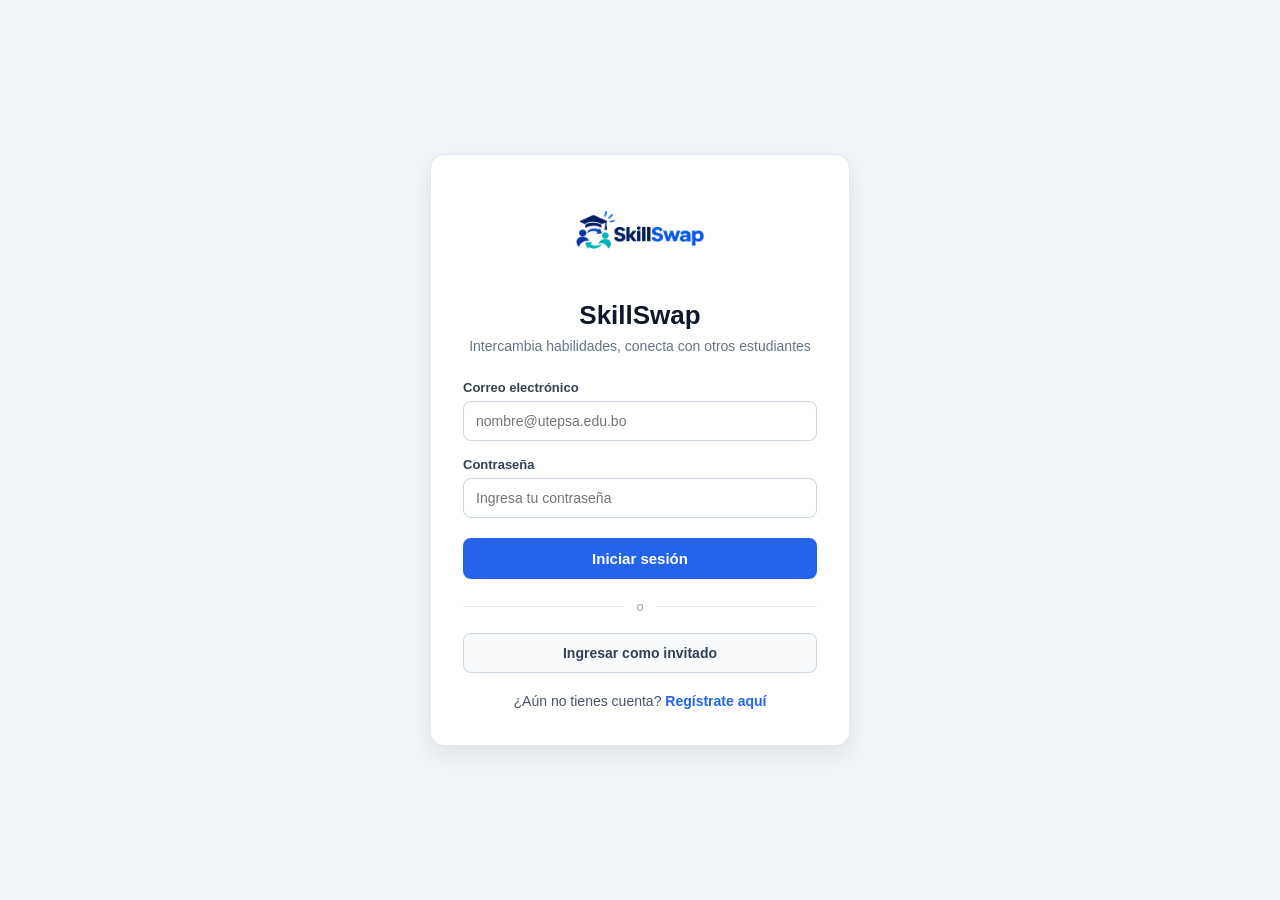
==== index.html @ 1334d32d "Cambio en codigo" ====
<!DOCTYPE html>
<html lang="es">
<head>
  <meta charset="UTF-8">
  <meta name="viewport" content="width=device-width, initial-scale=1.0">
  <title>SkillSwap - Iniciar sesión</title>
  <link rel="stylesheet" href="./css/index.css">
</head>
<body class="auth-body">

  <main class="auth-card">
    <header class="auth-header">
      <!-- Logo más grande -->
      <img src="./assets/logo.jpeg" alt="Logo SkillSwap" class="auth-logo">
      <h1>SkillSwap</h1>
      <p class="auth-tagline">Intercambia habilidades, conecta con otros estudiantes</p>
    </header>

    <form id="loginForm" class="auth-form">
      <div class="form-group">
        <label for="email">Correo electrónico</label>
        <!-- Agregado autocomplete para solucionar la advertencia -->
        <input type="email" id="email" autocomplete="email" placeholder="nombre@utepsa.edu.bo" required>
      </div>

      <div class="form-group">
        <label for="password">Contraseña</label>
        <!-- Agregado autocomplete para solucionar la advertencia -->
        <input type="password" id="password" autocomplete="current-password" placeholder="Ingresa tu contraseña" required>
      </div>

      <button type="submit" class="btn-primario">Iniciar sesión</button>
    </form>

    <div class="auth-divider">
      <span>o</span>
    </div>

    <button type="button" id="btn-invitado" class="btn-secundario">
      Ingresar como invitado
    </button>

    <p class="auth-footer">
      ¿Aún no tienes cuenta? <a href="registro.html">Regístrate aquí</a>
    </p>
  </main>

  <script src="./js/login.js"></script>
</body>
</html>
---- css/index.css ----
* {
  box-sizing: border-box;
  margin: 0;
  padding: 0;
}

body.auth-body {
  min-height: 100vh;
  display: flex;
  align-items: center;
  justify-content: center;
  background-color: #f1f5f9;
  font-family: 'Segoe UI', Tahoma, Geneva, Verdana, sans-serif;
  padding: 20px;
}

.auth-card {
  background-color: #ffffff;
  width: 100%;
  max-width: 420px;
  padding: 36px 32px;
  border-radius: 14px;
  box-shadow: 0 10px 25px rgba(15, 23, 42, 0.08);
  border: 1px solid #e2e8f0;
  text-align: center;
}

.auth-header {
  margin-bottom: 24px;
}

.auth-logo {
  width: 140px;
  height: auto;
  margin-bottom: 12px;
  border-radius: 10px;
}

.auth-header h1 {
  font-size: 26px;
  color: #0f172a;
  margin-bottom: 6px;
}

.auth-tagline {
  font-size: 14px;
  color: #64748b;
  line-height: 1.4;
}

.auth-form {
  text-align: left;
}

.form-group {
  margin-bottom: 16px;
}

.form-group label {
  display: block;
  font-size: 13px;
  font-weight: 600;
  color: #334155;
  margin-bottom: 6px;
}

.form-group input {
  width: 100%;
  padding: 11px 12px;
  border: 1px solid #cbd5e1;
  border-radius: 8px;
  font-size: 14px;
  color: #0f172a;
  transition: border-color 0.2s;
}

.form-group input:focus {
  outline: none;
  border-color: #2563eb;
}

.btn-primario {
  width: 100%;
  padding: 12px;
  background-color: #2563eb;
  color: #ffffff;
  border: none;
  border-radius: 8px;
  font-size: 15px;
  font-weight: 600;
  cursor: pointer;
  margin-top: 4px;
  transition: background-color 0.2s;
}

.btn-primario:hover {
  background-color: #1d4ed8;
}

.auth-divider {
  margin: 18px 0;
  position: relative;
  text-align: center;
}

.auth-divider::before {
  content: "";
  position: absolute;
  top: 50%;
  left: 0;
  right: 0;
  height: 1px;
  background-color: #e2e8f0;
}

.auth-divider span {
  background-color: #ffffff;
  padding: 0 12px;
  position: relative;
  color: #94a3b8;
  font-size: 13px;
}

.btn-secundario {
  width: 100%;
  padding: 11px;
  background-color: #f8fafc;
  color: #334155;
  border: 1px solid #cbd5e1;
  border-radius: 8px;
  font-size: 14px;
  font-weight: 600;
  cursor: pointer;
  transition: background-color 0.2s;
}

.btn-secundario:hover {
  background-color: #e2e8f0;
}

.auth-footer {
  margin-top: 20px;
  font-size: 14px;
  color: #475569;
}

.auth-footer a {
  color: #2563eb;
  font-weight: 600;
  text-decoration: none;
}

.auth-footer a:hover {
  text-decoration: underline;
}
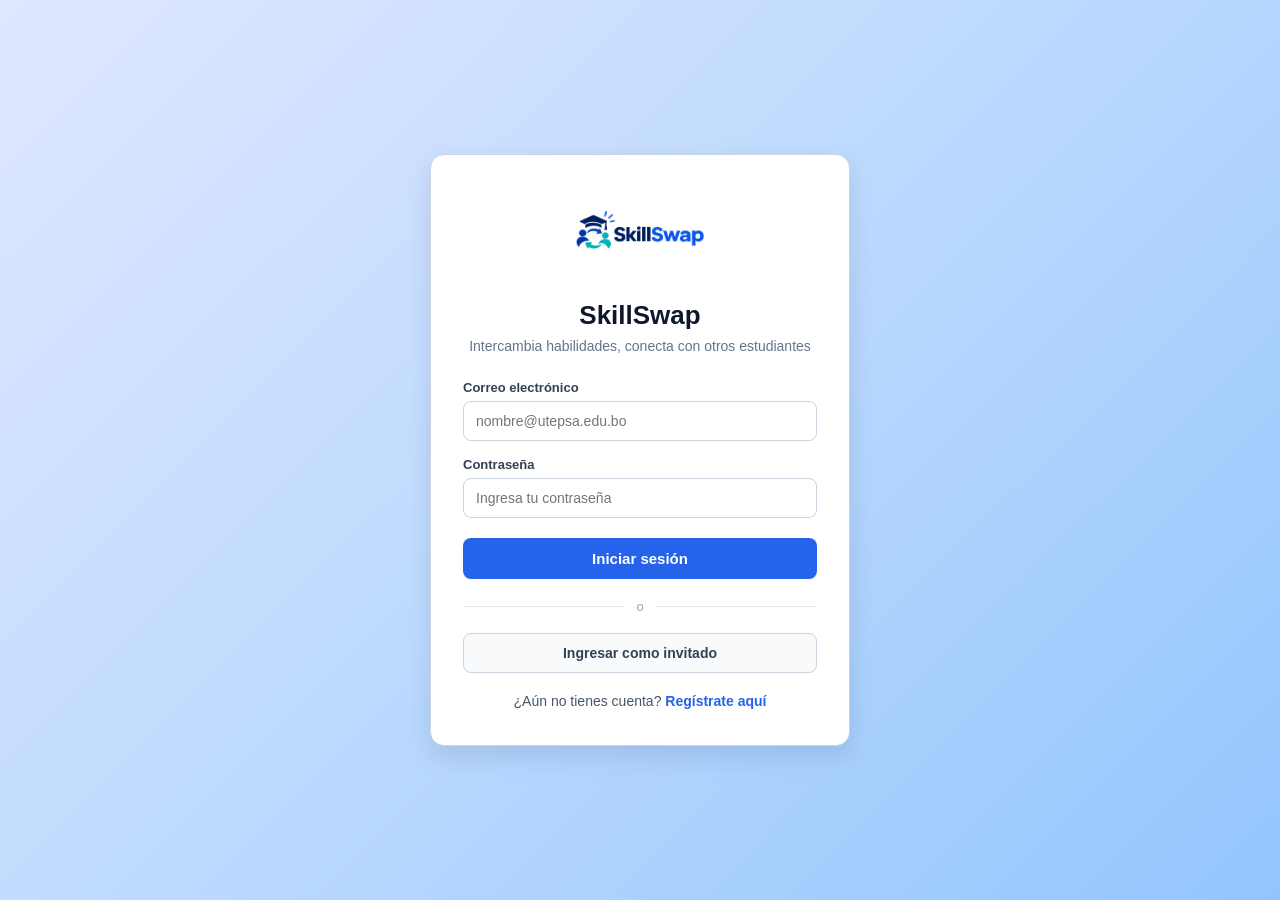
==== commit c3153d1f: "Actualizacion general y definitiva de vistas, estilos y logica" ====
--- a/index.html
+++ b/index.html
@@ -5,12 +5,22 @@
   <meta name="viewport" content="width=device-width, initial-scale=1.0">
   <title>SkillSwap - Iniciar sesión</title>
   <link rel="stylesheet" href="./css/index.css">
+  <style>
+    body.auth-body {
+      background: linear-gradient(135deg, #e0e7ff 0%, #bfdbfe 45%, #93c5fd 100%) !important;
+      background-attachment: fixed !important;
+    }
+
+    .auth-card {
+      box-shadow: 0 10px 25px rgba(23, 37, 84, 0.12);
+      border: 1px solid #cbd5e1;
+    }
+  </style>
 </head>
 <body class="auth-body">
 
   <main class="auth-card">
     <header class="auth-header">
-      <!-- Logo más grande -->
       <img src="./assets/logo.jpeg" alt="Logo SkillSwap" class="auth-logo">
       <h1>SkillSwap</h1>
       <p class="auth-tagline">Intercambia habilidades, conecta con otros estudiantes</p>
@@ -19,13 +29,11 @@
     <form id="loginForm" class="auth-form">
       <div class="form-group">
         <label for="email">Correo electrónico</label>
-        <!-- Agregado autocomplete para solucionar la advertencia -->
         <input type="email" id="email" autocomplete="email" placeholder="nombre@utepsa.edu.bo" required>
       </div>
 
       <div class="form-group">
         <label for="password">Contraseña</label>
-        <!-- Agregado autocomplete para solucionar la advertencia -->
         <input type="password" id="password" autocomplete="current-password" placeholder="Ingresa tu contraseña" required>
       </div>
 
